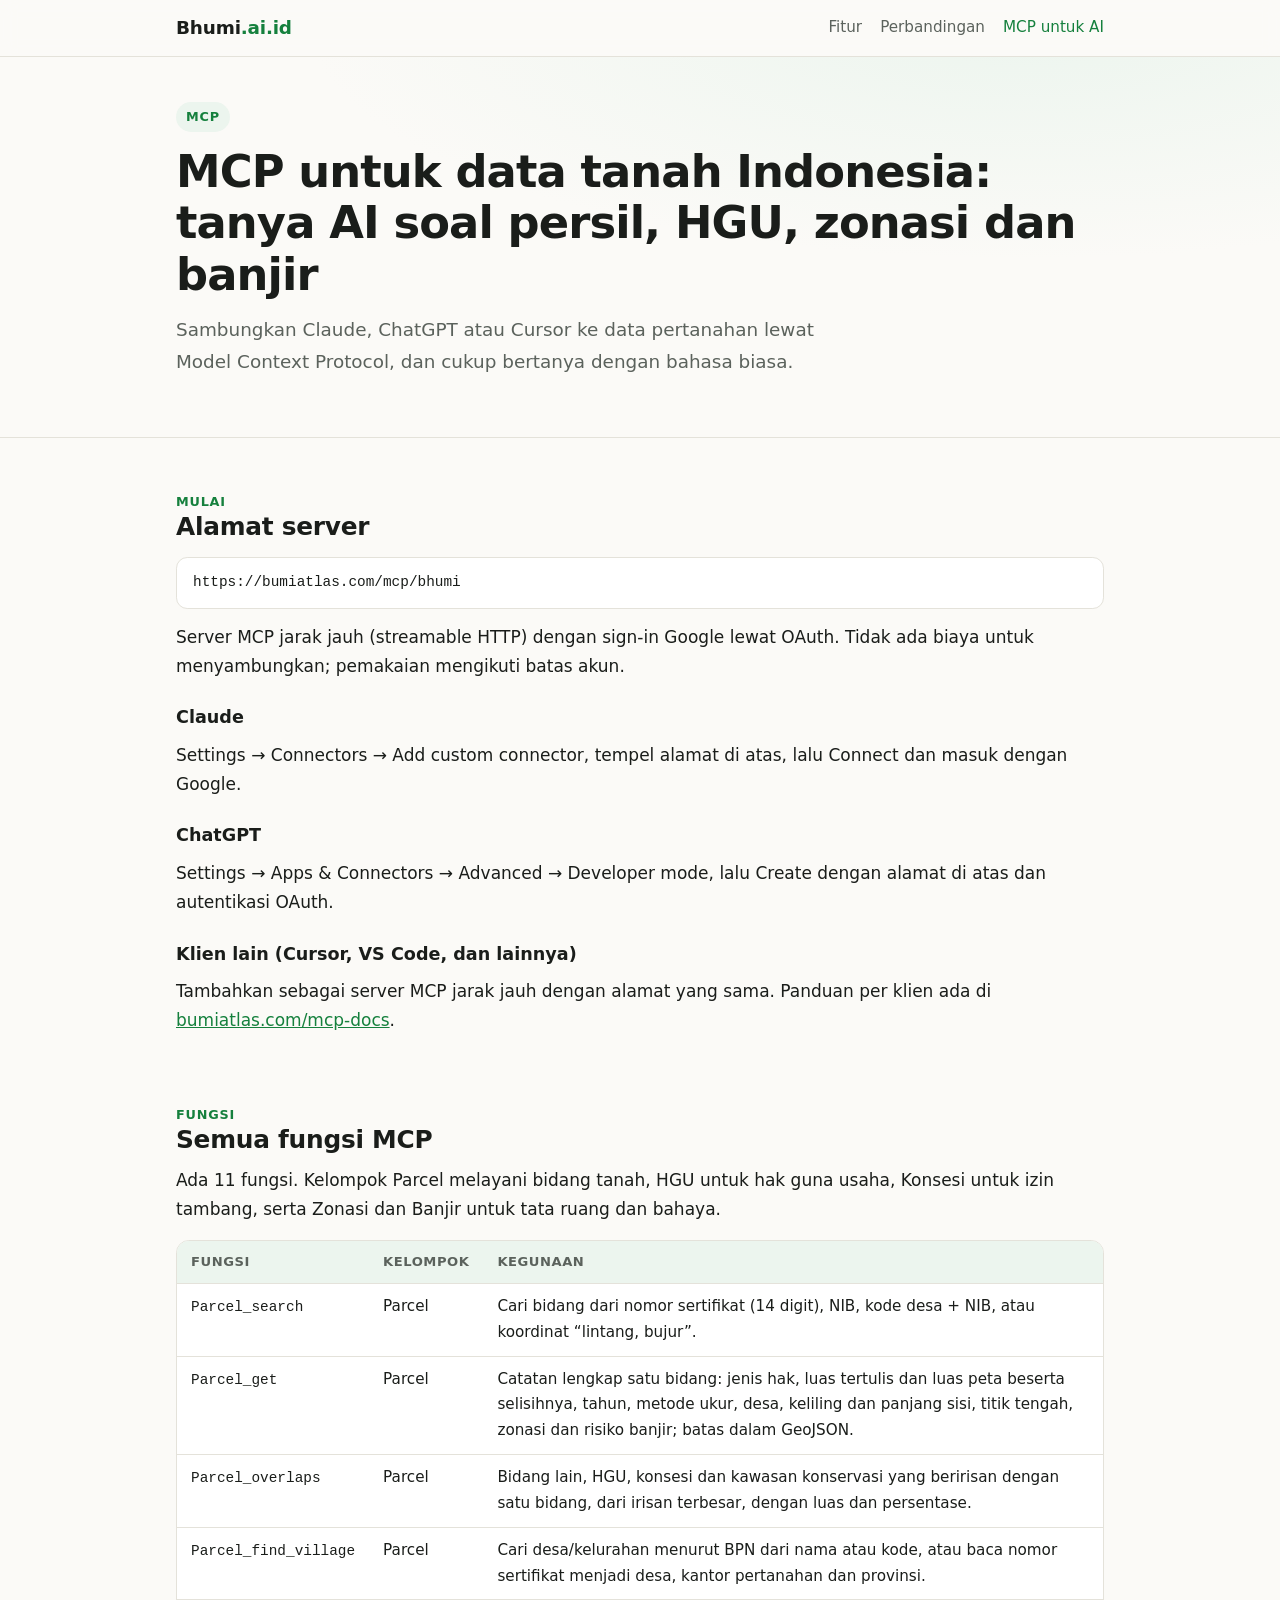
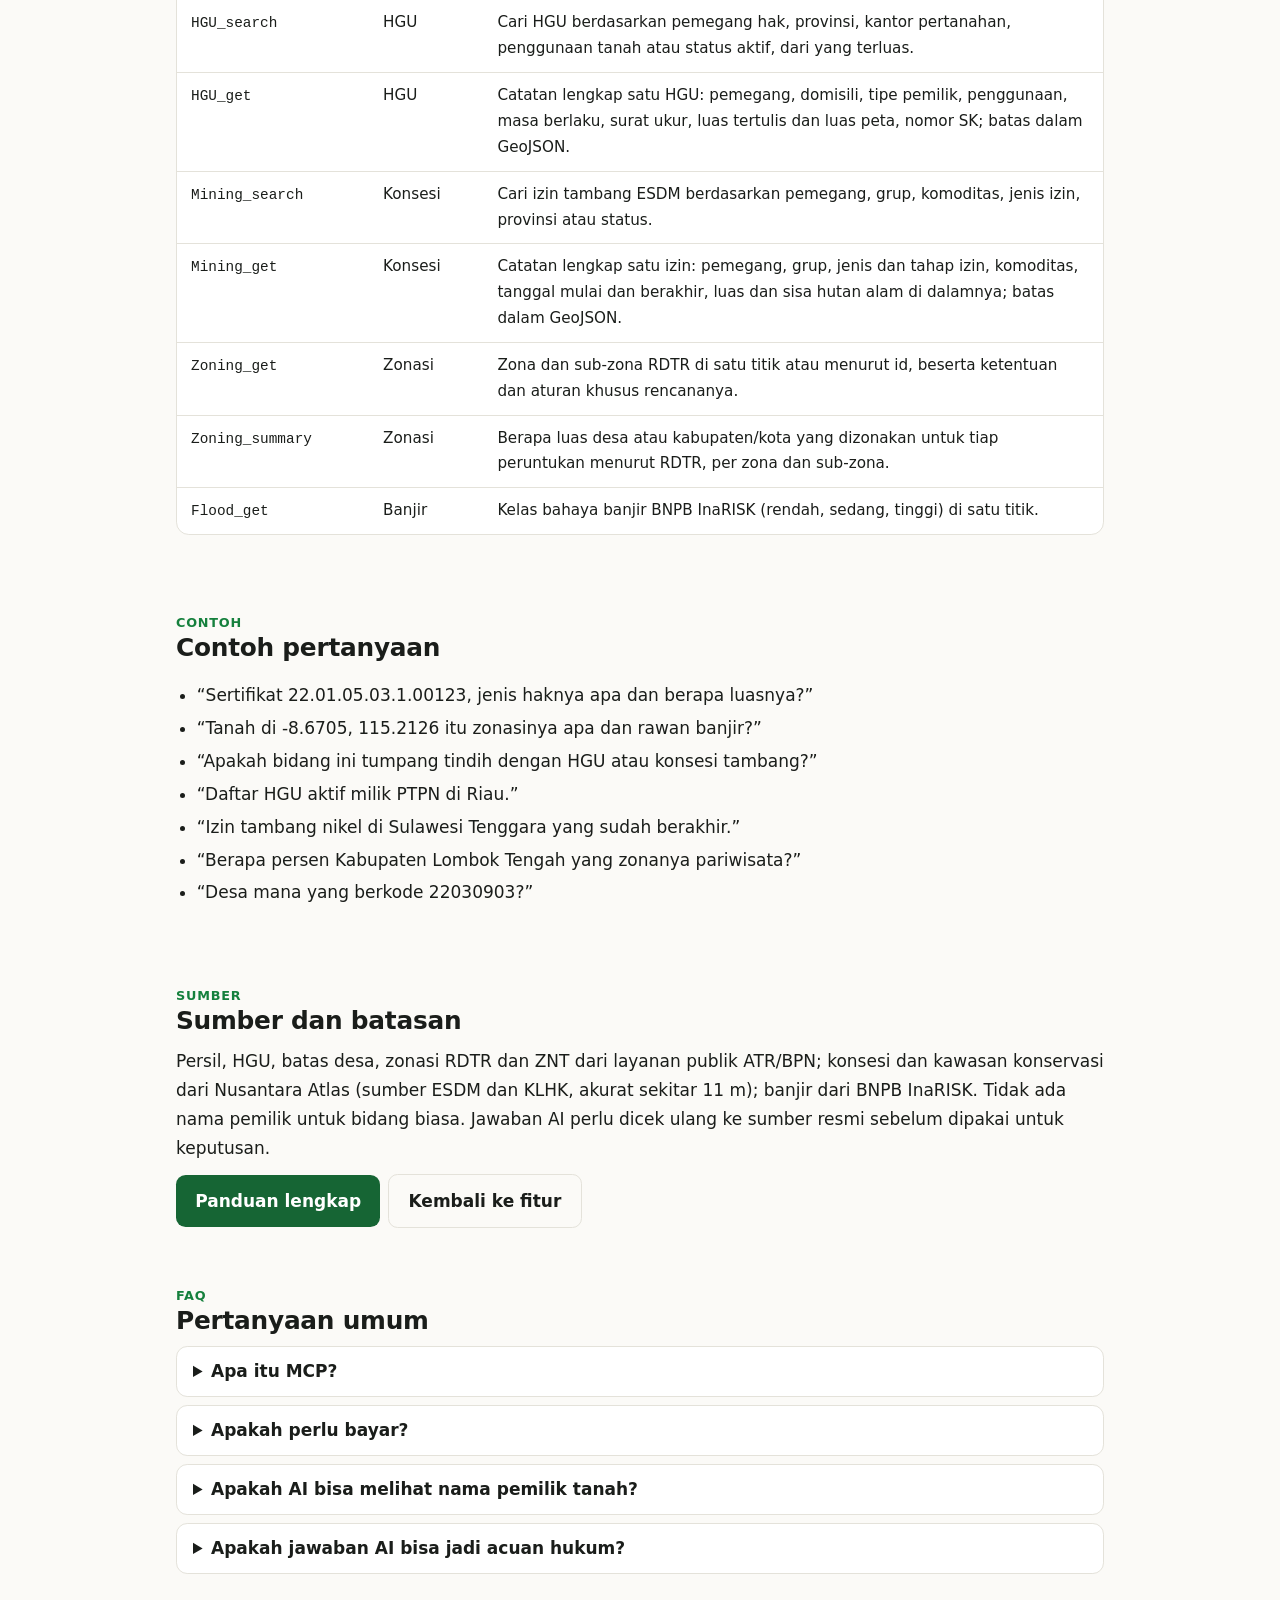
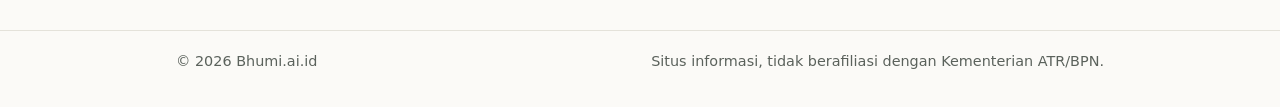
==== mcp.html @ b972fd2b "Add files via upload" ====
<!doctype html>
<html lang="id"><head><meta charset="utf-8"><meta name="viewport" content="width=device-width,initial-scale=1">
<title>MCP untuk Data Tanah Indonesia: Fungsi, Alamat Server dan Cara Menyambungkan | Bhumi.ai.id</title><meta name="description" content="Daftar lengkap 11 fungsi MCP untuk data persil ATR/BPN, HGU, konsesi tambang, zonasi RDTR dan risiko banjir, dengan alamat server dan cara menyambungkan ke Claude dan ChatGPT.">
<link rel="canonical" href="https://bhumi.ai.id/mcp.html"><link rel="stylesheet" href="/style.css">
<meta property="og:title" content="MCP untuk Data Tanah Indonesia: Fungsi, Alamat Server dan Cara Menyambungkan | Bhumi.ai.id"><meta property="og:description" content="Daftar lengkap 11 fungsi MCP untuk data persil ATR/BPN, HGU, konsesi tambang, zonasi RDTR dan risiko banjir, dengan alamat server dan cara menyambungkan ke Claude dan ChatGPT."><meta property="og:type" content="website"><meta property="og:url" content="https://bhumi.ai.id/mcp.html"><meta property="og:locale" content="id_ID">
<script type="application/ld+json">{"@context": "https://schema.org", "@type": "FAQPage", "mainEntity": [{"@type": "Question", "name": "Apa itu MCP?", "acceptedAnswer": {"@type": "Answer", "text": "Model Context Protocol adalah standar agar asisten AI bisa memanggil alat dan data di luar dirinya. Di sini, asisten bisa mencari bidang tanah, HGU, konsesi, zonasi dan banjir secara langsung."}}, {"@type": "Question", "name": "Apakah perlu bayar?", "acceptedAnswer": {"@type": "Answer", "text": "Tidak ada biaya untuk menyambungkan. Anda perlu masuk dengan akun Google, dan pemakaian mengikuti batas akun."}}, {"@type": "Question", "name": "Apakah AI bisa melihat nama pemilik tanah?", "acceptedAnswer": {"@type": "Answer", "text": "Tidak. Data persil publik tidak memuat nama pemilik."}}, {"@type": "Question", "name": "Apakah jawaban AI bisa jadi acuan hukum?", "acceptedAnswer": {"@type": "Answer", "text": "Tidak. Cek ulang ke sumber resmi, dan minta keterangan resmi ke Kantor Pertanahan untuk keperluan hukum."}}]}</script><script type="application/ld+json">{"@context": "https://schema.org", "@type": "WebSite", "name": "Bhumi.ai.id", "url": "https://bhumi.ai.id/", "inLanguage": "id"}</script></head><body>
<div class="bar"><div class="wrap"><a class="brand" href="/">Bhumi<b>.ai.id</b></a><nav><a href="/">Fitur</a><a href="/perbandingan.html">Perbandingan</a><a href="/mcp.html" aria-current="page">MCP untuk AI</a></nav></div></div>
<div class="hero"><div class="wrap"><span class="kicker">MCP</span>
<h1>MCP untuk data tanah Indonesia: tanya AI soal persil, HGU, zonasi dan banjir</h1>
<p class="lead">Sambungkan Claude, ChatGPT atau Cursor ke data pertanahan lewat Model Context Protocol, dan cukup bertanya dengan bahasa biasa.</p></div></div>
<main class="wrap">
<section id="alamat"><h2><small>Mulai</small>Alamat server</h2>
<pre>https://bumiatlas.com/mcp/bhumi</pre>
<p>Server MCP jarak jauh (streamable HTTP) dengan sign-in Google lewat OAuth. Tidak ada biaya untuk menyambungkan; pemakaian mengikuti batas akun.</p>
<h3>Claude</h3><p>Settings → Connectors → Add custom connector, tempel alamat di atas, lalu Connect dan masuk dengan Google.</p>
<h3>ChatGPT</h3><p>Settings → Apps &amp; Connectors → Advanced → Developer mode, lalu Create dengan alamat di atas dan autentikasi OAuth.</p>
<h3>Klien lain (Cursor, VS Code, dan lainnya)</h3><p>Tambahkan sebagai server MCP jarak jauh dengan alamat yang sama. Panduan per klien ada di <a href="https://bumiatlas.com/mcp-docs">bumiatlas.com/mcp-docs</a>.</p></section>
<section id="fungsi"><h2><small>Fungsi</small>Semua fungsi MCP</h2>
<p>Ada 11 fungsi. Kelompok Parcel melayani bidang tanah, HGU untuk hak guna usaha, Konsesi untuk izin tambang, serta Zonasi dan Banjir untuk tata ruang dan bahaya.</p>
<div class="tablewrap tools"><table><tr><th>Fungsi</th><th>Kelompok</th><th>Kegunaan</th></tr><tr><td><code>Parcel_search</code></td><td>Parcel</td><td>Cari bidang dari nomor sertifikat (14 digit), NIB, kode desa + NIB, atau koordinat “lintang, bujur”.</td></tr><tr><td><code>Parcel_get</code></td><td>Parcel</td><td>Catatan lengkap satu bidang: jenis hak, luas tertulis dan luas peta beserta selisihnya, tahun, metode ukur, desa, keliling dan panjang sisi, titik tengah, zonasi dan risiko banjir; batas dalam GeoJSON.</td></tr><tr><td><code>Parcel_overlaps</code></td><td>Parcel</td><td>Bidang lain, HGU, konsesi dan kawasan konservasi yang beririsan dengan satu bidang, dari irisan terbesar, dengan luas dan persentase.</td></tr><tr><td><code>Parcel_find_village</code></td><td>Parcel</td><td>Cari desa/kelurahan menurut BPN dari nama atau kode, atau baca nomor sertifikat menjadi desa, kantor pertanahan dan provinsi.</td></tr><tr><td><code>HGU_search</code></td><td>HGU</td><td>Cari HGU berdasarkan pemegang hak, provinsi, kantor pertanahan, penggunaan tanah atau status aktif, dari yang terluas.</td></tr><tr><td><code>HGU_get</code></td><td>HGU</td><td>Catatan lengkap satu HGU: pemegang, domisili, tipe pemilik, penggunaan, masa berlaku, surat ukur, luas tertulis dan luas peta, nomor SK; batas dalam GeoJSON.</td></tr><tr><td><code>Mining_search</code></td><td>Konsesi</td><td>Cari izin tambang ESDM berdasarkan pemegang, grup, komoditas, jenis izin, provinsi atau status.</td></tr><tr><td><code>Mining_get</code></td><td>Konsesi</td><td>Catatan lengkap satu izin: pemegang, grup, jenis dan tahap izin, komoditas, tanggal mulai dan berakhir, luas dan sisa hutan alam di dalamnya; batas dalam GeoJSON.</td></tr><tr><td><code>Zoning_get</code></td><td>Zonasi</td><td>Zona dan sub-zona RDTR di satu titik atau menurut id, beserta ketentuan dan aturan khusus rencananya.</td></tr><tr><td><code>Zoning_summary</code></td><td>Zonasi</td><td>Berapa luas desa atau kabupaten/kota yang dizonakan untuk tiap peruntukan menurut RDTR, per zona dan sub-zona.</td></tr><tr><td><code>Flood_get</code></td><td>Banjir</td><td>Kelas bahaya banjir BNPB InaRISK (rendah, sedang, tinggi) di satu titik.</td></tr></table></div></section>
<section id="contoh"><h2><small>Contoh</small>Contoh pertanyaan</h2>
<ul><li>“Sertifikat 22.01.05.03.1.00123, jenis haknya apa dan berapa luasnya?”</li>
<li>“Tanah di -8.6705, 115.2126 itu zonasinya apa dan rawan banjir?”</li>
<li>“Apakah bidang ini tumpang tindih dengan HGU atau konsesi tambang?”</li>
<li>“Daftar HGU aktif milik PTPN di Riau.”</li>
<li>“Izin tambang nikel di Sulawesi Tenggara yang sudah berakhir.”</li>
<li>“Berapa persen Kabupaten Lombok Tengah yang zonanya pariwisata?”</li>
<li>“Desa mana yang berkode 22030903?”</li></ul></section>
<section id="sumber"><h2><small>Sumber</small>Sumber dan batasan</h2>
<p>Persil, HGU, batas desa, zonasi RDTR dan ZNT dari layanan publik ATR/BPN; konsesi dan kawasan konservasi dari Nusantara Atlas (sumber ESDM dan KLHK, akurat sekitar 11 m); banjir dari BNPB InaRISK. Tidak ada nama pemilik untuk bidang biasa. Jawaban AI perlu dicek ulang ke sumber resmi sebelum dipakai untuk keputusan.</p>
<a class="cta" href="https://bumiatlas.com/mcp-docs">Panduan lengkap</a><a class="cta alt" href="/">Kembali ke fitur</a></section><h2><small>FAQ</small>Pertanyaan umum</h2><details><summary>Apa itu MCP?</summary><p>Model Context Protocol adalah standar agar asisten AI bisa memanggil alat dan data di luar dirinya. Di sini, asisten bisa mencari bidang tanah, HGU, konsesi, zonasi dan banjir secara langsung.</p></details><details><summary>Apakah perlu bayar?</summary><p>Tidak ada biaya untuk menyambungkan. Anda perlu masuk dengan akun Google, dan pemakaian mengikuti batas akun.</p></details><details><summary>Apakah AI bisa melihat nama pemilik tanah?</summary><p>Tidak. Data persil publik tidak memuat nama pemilik.</p></details><details><summary>Apakah jawaban AI bisa jadi acuan hukum?</summary><p>Tidak. Cek ulang ke sumber resmi, dan minta keterangan resmi ke Kantor Pertanahan untuk keperluan hukum.</p></details></main>
<footer><div class="wrap"><span>© 2026 Bhumi.ai.id</span><span>Situs informasi, tidak berafiliasi dengan Kementerian ATR/BPN.</span></div></footer>
</body></html>
---- style.css ----
:root{--bg:#fbfaf7;--fg:#1a1d1a;--muted:#5b625c;--line:#e4e2da;--accent:#166534;--accent2:#15803d;--soft:#ecf5ee;--card:#fff;--warn:#fff7e6;--warnline:#f0d9a8}
@media (prefers-color-scheme:dark){:root{--bg:#0d110e;--fg:#eef2ee;--muted:#9aa59c;--line:#223026;--accent:#4ade80;--accent2:#4ade80;--soft:#13221a;--card:#131a15;--warn:#2a2412;--warnline:#5b4a1a}}
*{box-sizing:border-box}html{scroll-behavior:smooth;scroll-padding-top:72px}
body{margin:0;background:var(--bg);color:var(--fg);font:17px/1.7 system-ui,-apple-system,"Segoe UI",Roboto,sans-serif;-webkit-text-size-adjust:100%}
a{color:var(--accent2)}
.wrap{max-width:60rem;margin:0 auto;padding:0 16px}
.bar{position:sticky;top:0;z-index:10;background:color-mix(in srgb,var(--bg) 88%,transparent);backdrop-filter:blur(8px);border-bottom:1px solid var(--line)}
.bar .wrap{display:flex;align-items:center;justify-content:space-between;gap:12px;min-height:56px;flex-wrap:wrap}
.brand{font-weight:800;font-size:1.15rem;letter-spacing:-.01em;color:var(--fg);text-decoration:none}
.brand b{color:var(--accent2)}
nav{display:flex;gap:4px 18px;font-size:.95rem;flex-wrap:wrap}
nav a{color:var(--muted);text-decoration:none;padding:4px 0}nav a:hover,nav a[aria-current]{color:var(--accent2)}
.hero{background:radial-gradient(1200px 400px at 80% -10%,var(--soft),transparent 60%);border-bottom:1px solid var(--line)}
.hero .wrap{padding-top:44px;padding-bottom:40px}
.kicker{display:inline-block;font-size:.8rem;font-weight:700;letter-spacing:.06em;text-transform:uppercase;color:var(--accent2);background:var(--soft);padding:4px 10px;border-radius:99px}
h1{font-size:clamp(1.8rem,5.2vw,2.8rem);line-height:1.15;letter-spacing:-.02em;margin:14px 0 14px}
.lead{font-size:1.15rem;color:var(--muted);max-width:42rem;margin:0 0 20px}
.cta{display:inline-block;margin:4px 8px 4px 0;padding:.7rem 1.2rem;border-radius:.6rem;background:var(--accent);color:#fff;font-weight:650;text-decoration:none}
@media (prefers-color-scheme:dark){.cta{color:#06240f}}
.cta.alt{background:transparent;border:1px solid var(--line);color:var(--fg)}
.toc{display:flex;gap:6px;margin:20px 0 0;padding:0 0 6px;list-style:none;overflow-x:auto;scrollbar-width:none;-webkit-overflow-scrolling:touch}
.toc::-webkit-scrollbar{display:none}
.toc li{margin:0;flex:none}
.toc a{display:block;padding:4px 10px;border:1px solid var(--line);border-radius:99px;font-size:.82rem;white-space:nowrap;color:var(--muted);text-decoration:none;background:var(--card)}
.toc a:hover{border-color:var(--accent2);color:var(--accent2)}
main section{padding:8px 0}
h2{font-size:1.55rem;line-height:1.25;letter-spacing:-.01em;margin:2.6rem 0 .6rem;padding-top:.4rem}
h2 small{display:block;font-size:.8rem;font-weight:700;letter-spacing:.06em;text-transform:uppercase;color:var(--accent2);margin-bottom:2px}
h3{font-size:1.1rem;margin:1.4rem 0 .3rem}
p{margin:.5rem 0}
ul,ol{padding-left:1.3rem}li{margin:.25rem 0}
.grid{display:grid;gap:12px;grid-template-columns:repeat(auto-fit,minmax(15rem,1fr));margin:1rem 0}
.card{padding:16px 18px;border:1px solid var(--line);border-radius:.8rem;background:var(--card)}
.card b{display:block;margin-bottom:2px}.card span{color:var(--muted);font-size:.94rem}
.shot{margin:28px 0 0}.shot img{display:block;width:100%;height:auto;border:1px solid var(--line);border-radius:.9rem;box-shadow:0 10px 30px -12px rgba(0,0,0,.25)}.shot figcaption{margin-top:8px;font-size:.88rem;color:var(--muted)}
.note{padding:12px 16px;border:1px solid var(--warnline);background:var(--warn);border-radius:.7rem;font-size:.95rem;margin:1rem 0}
code,pre{font-family:ui-monospace,SFMono-Regular,Menlo,monospace;font-size:.9rem}
pre{overflow-x:auto;padding:14px 16px;border:1px solid var(--line);border-radius:.7rem;background:var(--card);line-height:1.5}
.tablewrap{overflow-x:auto;margin:1rem 0;border:1px solid var(--line);border-radius:.8rem;background:var(--card)}
table{border-collapse:collapse;width:100%;min-width:34rem;font-size:.95rem}
th,td{padding:10px 14px;text-align:left;border-bottom:1px solid var(--line);vertical-align:top}
th{font-size:.82rem;text-transform:uppercase;letter-spacing:.04em;color:var(--muted);background:var(--soft)}
tr:last-child td{border-bottom:0}
td.y{color:var(--accent2);font-weight:650}td.n{color:var(--muted)}
.tools td:first-child{white-space:nowrap}
details{border:1px solid var(--line);border-radius:.7rem;padding:10px 16px;margin:8px 0;background:var(--card)}
summary{cursor:pointer;font-weight:650}
footer{margin-top:3.5rem;border-top:1px solid var(--line);color:var(--muted);font-size:.9rem}
footer .wrap{padding-top:18px;padding-bottom:34px;display:flex;flex-wrap:wrap;gap:6px 24px;justify-content:space-between}
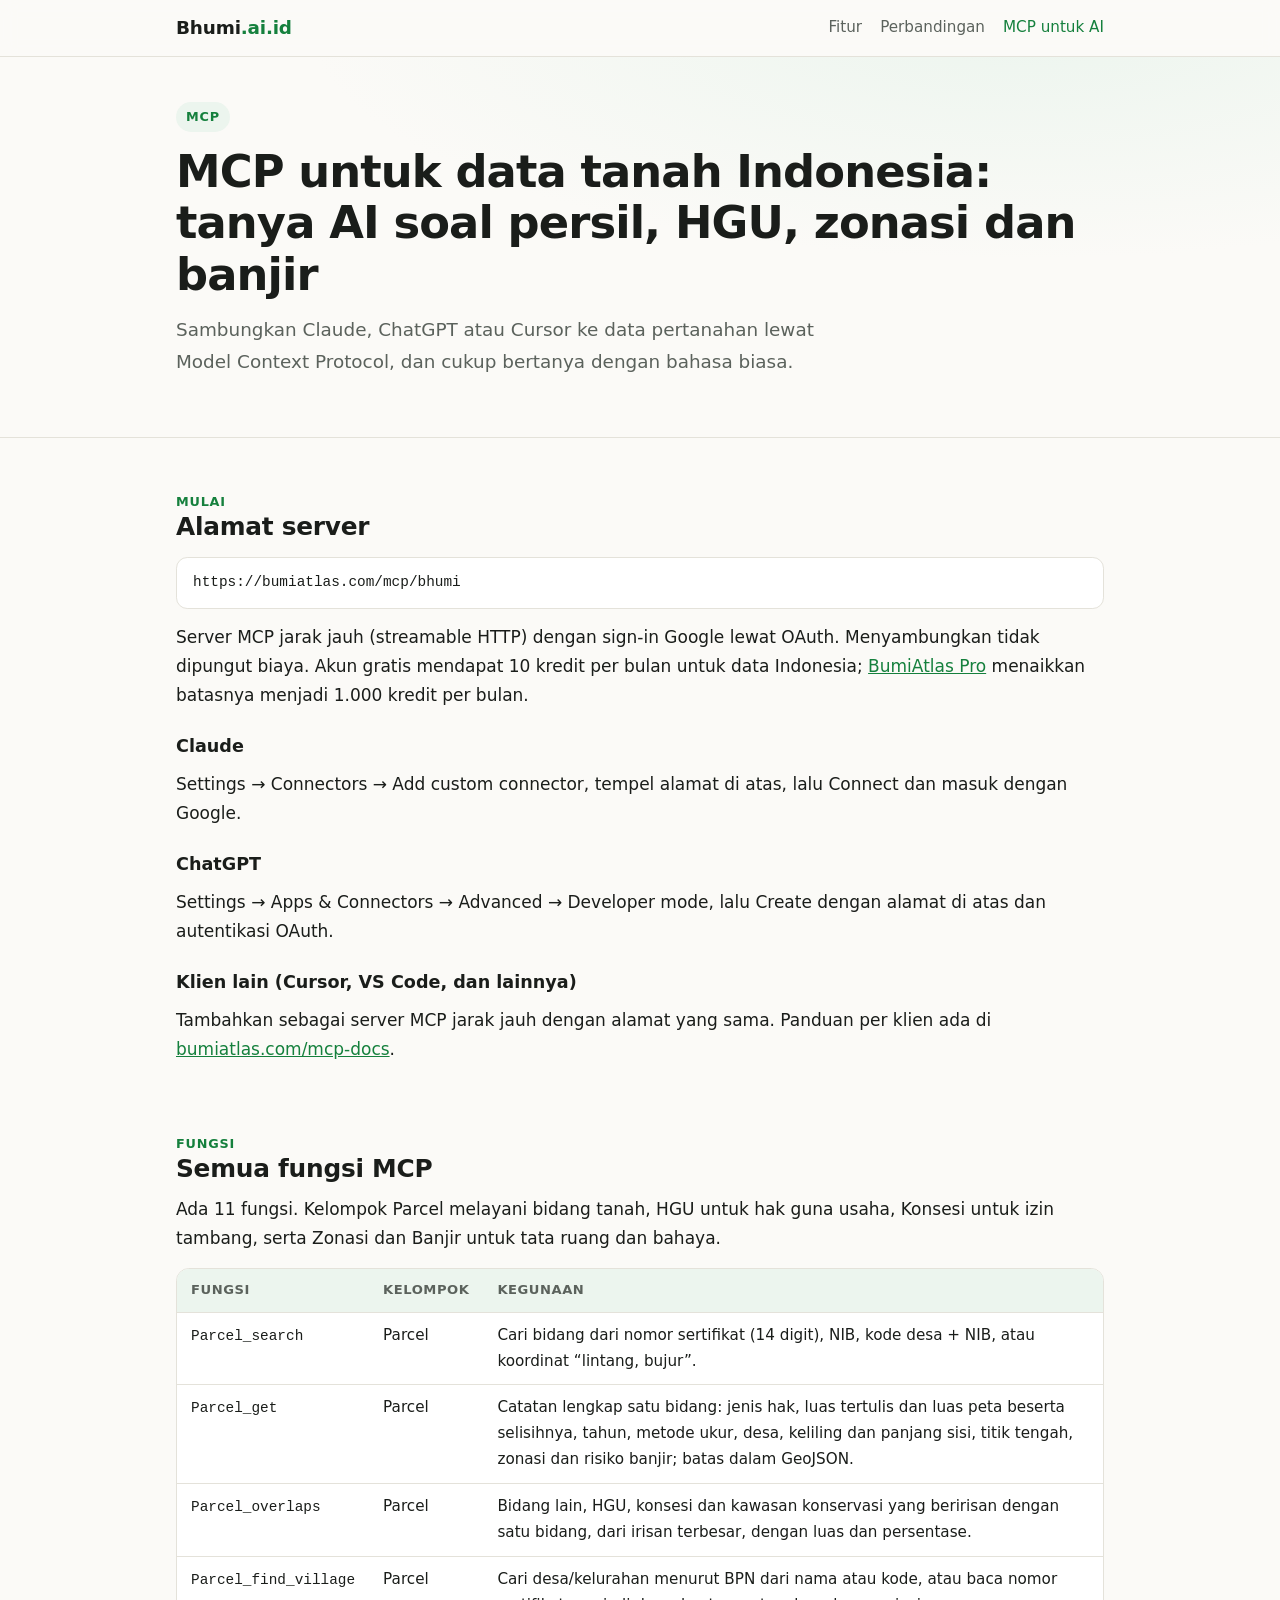
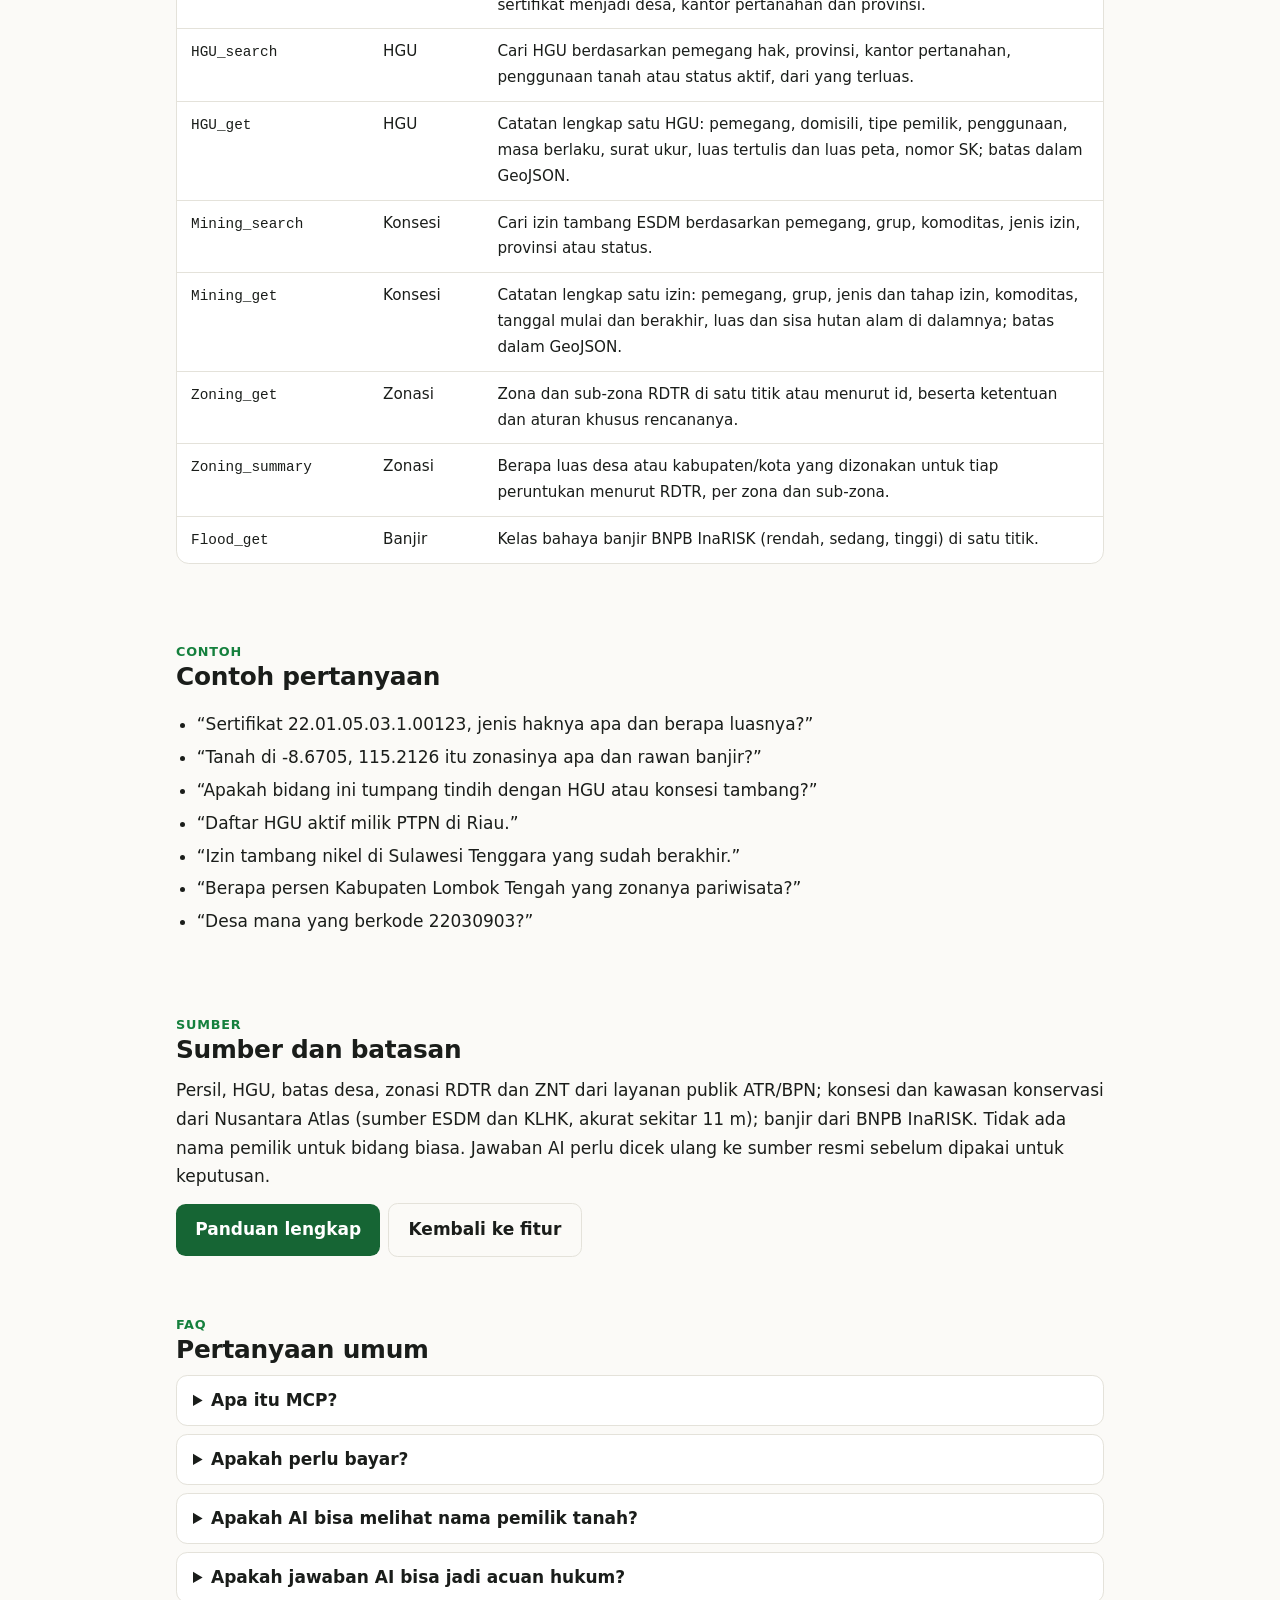
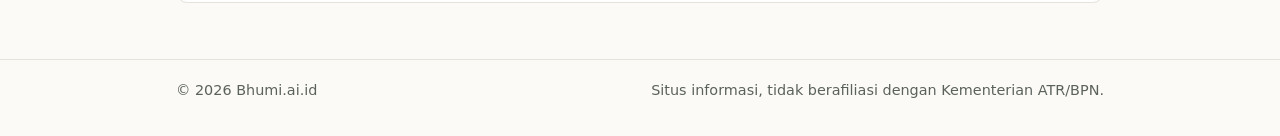
==== commit 8f9dadb4: "Add files via upload" ====
--- a/mcp.html
+++ b/mcp.html
@@ -3,7 +3,7 @@
 <title>MCP untuk Data Tanah Indonesia: Fungsi, Alamat Server dan Cara Menyambungkan | Bhumi.ai.id</title><meta name="description" content="Daftar lengkap 11 fungsi MCP untuk data persil ATR/BPN, HGU, konsesi tambang, zonasi RDTR dan risiko banjir, dengan alamat server dan cara menyambungkan ke Claude dan ChatGPT.">
 <link rel="canonical" href="https://bhumi.ai.id/mcp.html"><link rel="stylesheet" href="/style.css">
 <meta property="og:title" content="MCP untuk Data Tanah Indonesia: Fungsi, Alamat Server dan Cara Menyambungkan | Bhumi.ai.id"><meta property="og:description" content="Daftar lengkap 11 fungsi MCP untuk data persil ATR/BPN, HGU, konsesi tambang, zonasi RDTR dan risiko banjir, dengan alamat server dan cara menyambungkan ke Claude dan ChatGPT."><meta property="og:type" content="website"><meta property="og:url" content="https://bhumi.ai.id/mcp.html"><meta property="og:locale" content="id_ID">
-<script type="application/ld+json">{"@context": "https://schema.org", "@type": "FAQPage", "mainEntity": [{"@type": "Question", "name": "Apa itu MCP?", "acceptedAnswer": {"@type": "Answer", "text": "Model Context Protocol adalah standar agar asisten AI bisa memanggil alat dan data di luar dirinya. Di sini, asisten bisa mencari bidang tanah, HGU, konsesi, zonasi dan banjir secara langsung."}}, {"@type": "Question", "name": "Apakah perlu bayar?", "acceptedAnswer": {"@type": "Answer", "text": "Tidak ada biaya untuk menyambungkan. Anda perlu masuk dengan akun Google, dan pemakaian mengikuti batas akun."}}, {"@type": "Question", "name": "Apakah AI bisa melihat nama pemilik tanah?", "acceptedAnswer": {"@type": "Answer", "text": "Tidak. Data persil publik tidak memuat nama pemilik."}}, {"@type": "Question", "name": "Apakah jawaban AI bisa jadi acuan hukum?", "acceptedAnswer": {"@type": "Answer", "text": "Tidak. Cek ulang ke sumber resmi, dan minta keterangan resmi ke Kantor Pertanahan untuk keperluan hukum."}}]}</script><script type="application/ld+json">{"@context": "https://schema.org", "@type": "WebSite", "name": "Bhumi.ai.id", "url": "https://bhumi.ai.id/", "inLanguage": "id"}</script></head><body>
+<script type="application/ld+json">{"@context": "https://schema.org", "@type": "FAQPage", "mainEntity": [{"@type": "Question", "name": "Apa itu MCP?", "acceptedAnswer": {"@type": "Answer", "text": "Model Context Protocol adalah standar agar asisten AI bisa memanggil alat dan data di luar dirinya. Di sini, asisten bisa mencari bidang tanah, HGU, konsesi, zonasi dan banjir secara langsung."}}, {"@type": "Question", "name": "Apakah perlu bayar?", "acceptedAnswer": {"@type": "Answer", "text": "Untuk mencoba, tidak: menyambungkan tidak dipungut biaya, dan akun Google gratis mendapat 10 kredit per bulan untuk data Indonesia. Untuk pemakaian rutin, BumiAtlas Pro (Rp7 ribu untuk uji coba satu hari, Rp39 ribu per minggu atau Rp99 ribu per bulan) menaikkan batasnya menjadi 1.000 kredit per bulan."}}, {"@type": "Question", "name": "Apakah AI bisa melihat nama pemilik tanah?", "acceptedAnswer": {"@type": "Answer", "text": "Tidak. Data persil publik tidak memuat nama pemilik."}}, {"@type": "Question", "name": "Apakah jawaban AI bisa jadi acuan hukum?", "acceptedAnswer": {"@type": "Answer", "text": "Tidak. Cek ulang ke sumber resmi, dan minta keterangan resmi ke Kantor Pertanahan untuk keperluan hukum."}}]}</script><script type="application/ld+json">{"@context": "https://schema.org", "@type": "WebSite", "name": "Bhumi.ai.id", "url": "https://bhumi.ai.id/", "inLanguage": "id"}</script></head><body>
 <div class="bar"><div class="wrap"><a class="brand" href="/">Bhumi<b>.ai.id</b></a><nav><a href="/">Fitur</a><a href="/perbandingan.html">Perbandingan</a><a href="/mcp.html" aria-current="page">MCP untuk AI</a></nav></div></div>
 <div class="hero"><div class="wrap"><span class="kicker">MCP</span>
 <h1>MCP untuk data tanah Indonesia: tanya AI soal persil, HGU, zonasi dan banjir</h1>
@@ -11,7 +11,7 @@
 <main class="wrap">
 <section id="alamat"><h2><small>Mulai</small>Alamat server</h2>
 <pre>https://bumiatlas.com/mcp/bhumi</pre>
-<p>Server MCP jarak jauh (streamable HTTP) dengan sign-in Google lewat OAuth. Tidak ada biaya untuk menyambungkan; pemakaian mengikuti batas akun.</p>
+<p>Server MCP jarak jauh (streamable HTTP) dengan sign-in Google lewat OAuth. Menyambungkan tidak dipungut biaya. Akun gratis mendapat 10 kredit per bulan untuk data Indonesia; <a href="https://bumiatlas.com/tentang#pro">BumiAtlas Pro</a> menaikkan batasnya menjadi 1.000 kredit per bulan.</p>
 <h3>Claude</h3><p>Settings → Connectors → Add custom connector, tempel alamat di atas, lalu Connect dan masuk dengan Google.</p>
 <h3>ChatGPT</h3><p>Settings → Apps &amp; Connectors → Advanced → Developer mode, lalu Create dengan alamat di atas dan autentikasi OAuth.</p>
 <h3>Klien lain (Cursor, VS Code, dan lainnya)</h3><p>Tambahkan sebagai server MCP jarak jauh dengan alamat yang sama. Panduan per klien ada di <a href="https://bumiatlas.com/mcp-docs">bumiatlas.com/mcp-docs</a>.</p></section>
@@ -28,6 +28,6 @@
 <li>“Desa mana yang berkode 22030903?”</li></ul></section>
 <section id="sumber"><h2><small>Sumber</small>Sumber dan batasan</h2>
 <p>Persil, HGU, batas desa, zonasi RDTR dan ZNT dari layanan publik ATR/BPN; konsesi dan kawasan konservasi dari Nusantara Atlas (sumber ESDM dan KLHK, akurat sekitar 11 m); banjir dari BNPB InaRISK. Tidak ada nama pemilik untuk bidang biasa. Jawaban AI perlu dicek ulang ke sumber resmi sebelum dipakai untuk keputusan.</p>
-<a class="cta" href="https://bumiatlas.com/mcp-docs">Panduan lengkap</a><a class="cta alt" href="/">Kembali ke fitur</a></section><h2><small>FAQ</small>Pertanyaan umum</h2><details><summary>Apa itu MCP?</summary><p>Model Context Protocol adalah standar agar asisten AI bisa memanggil alat dan data di luar dirinya. Di sini, asisten bisa mencari bidang tanah, HGU, konsesi, zonasi dan banjir secara langsung.</p></details><details><summary>Apakah perlu bayar?</summary><p>Tidak ada biaya untuk menyambungkan. Anda perlu masuk dengan akun Google, dan pemakaian mengikuti batas akun.</p></details><details><summary>Apakah AI bisa melihat nama pemilik tanah?</summary><p>Tidak. Data persil publik tidak memuat nama pemilik.</p></details><details><summary>Apakah jawaban AI bisa jadi acuan hukum?</summary><p>Tidak. Cek ulang ke sumber resmi, dan minta keterangan resmi ke Kantor Pertanahan untuk keperluan hukum.</p></details></main>
+<a class="cta" href="https://bumiatlas.com/mcp-docs">Panduan lengkap</a><a class="cta alt" href="/">Kembali ke fitur</a></section><h2><small>FAQ</small>Pertanyaan umum</h2><details><summary>Apa itu MCP?</summary><p>Model Context Protocol adalah standar agar asisten AI bisa memanggil alat dan data di luar dirinya. Di sini, asisten bisa mencari bidang tanah, HGU, konsesi, zonasi dan banjir secara langsung.</p></details><details><summary>Apakah perlu bayar?</summary><p>Untuk mencoba, tidak: menyambungkan tidak dipungut biaya, dan akun Google gratis mendapat 10 kredit per bulan untuk data Indonesia. Untuk pemakaian rutin, BumiAtlas Pro (Rp7 ribu untuk uji coba satu hari, Rp39 ribu per minggu atau Rp99 ribu per bulan) menaikkan batasnya menjadi 1.000 kredit per bulan.</p></details><details><summary>Apakah AI bisa melihat nama pemilik tanah?</summary><p>Tidak. Data persil publik tidak memuat nama pemilik.</p></details><details><summary>Apakah jawaban AI bisa jadi acuan hukum?</summary><p>Tidak. Cek ulang ke sumber resmi, dan minta keterangan resmi ke Kantor Pertanahan untuk keperluan hukum.</p></details></main>
 <footer><div class="wrap"><span>© 2026 Bhumi.ai.id</span><span>Situs informasi, tidak berafiliasi dengan Kementerian ATR/BPN.</span></div></footer>
 </body></html>
